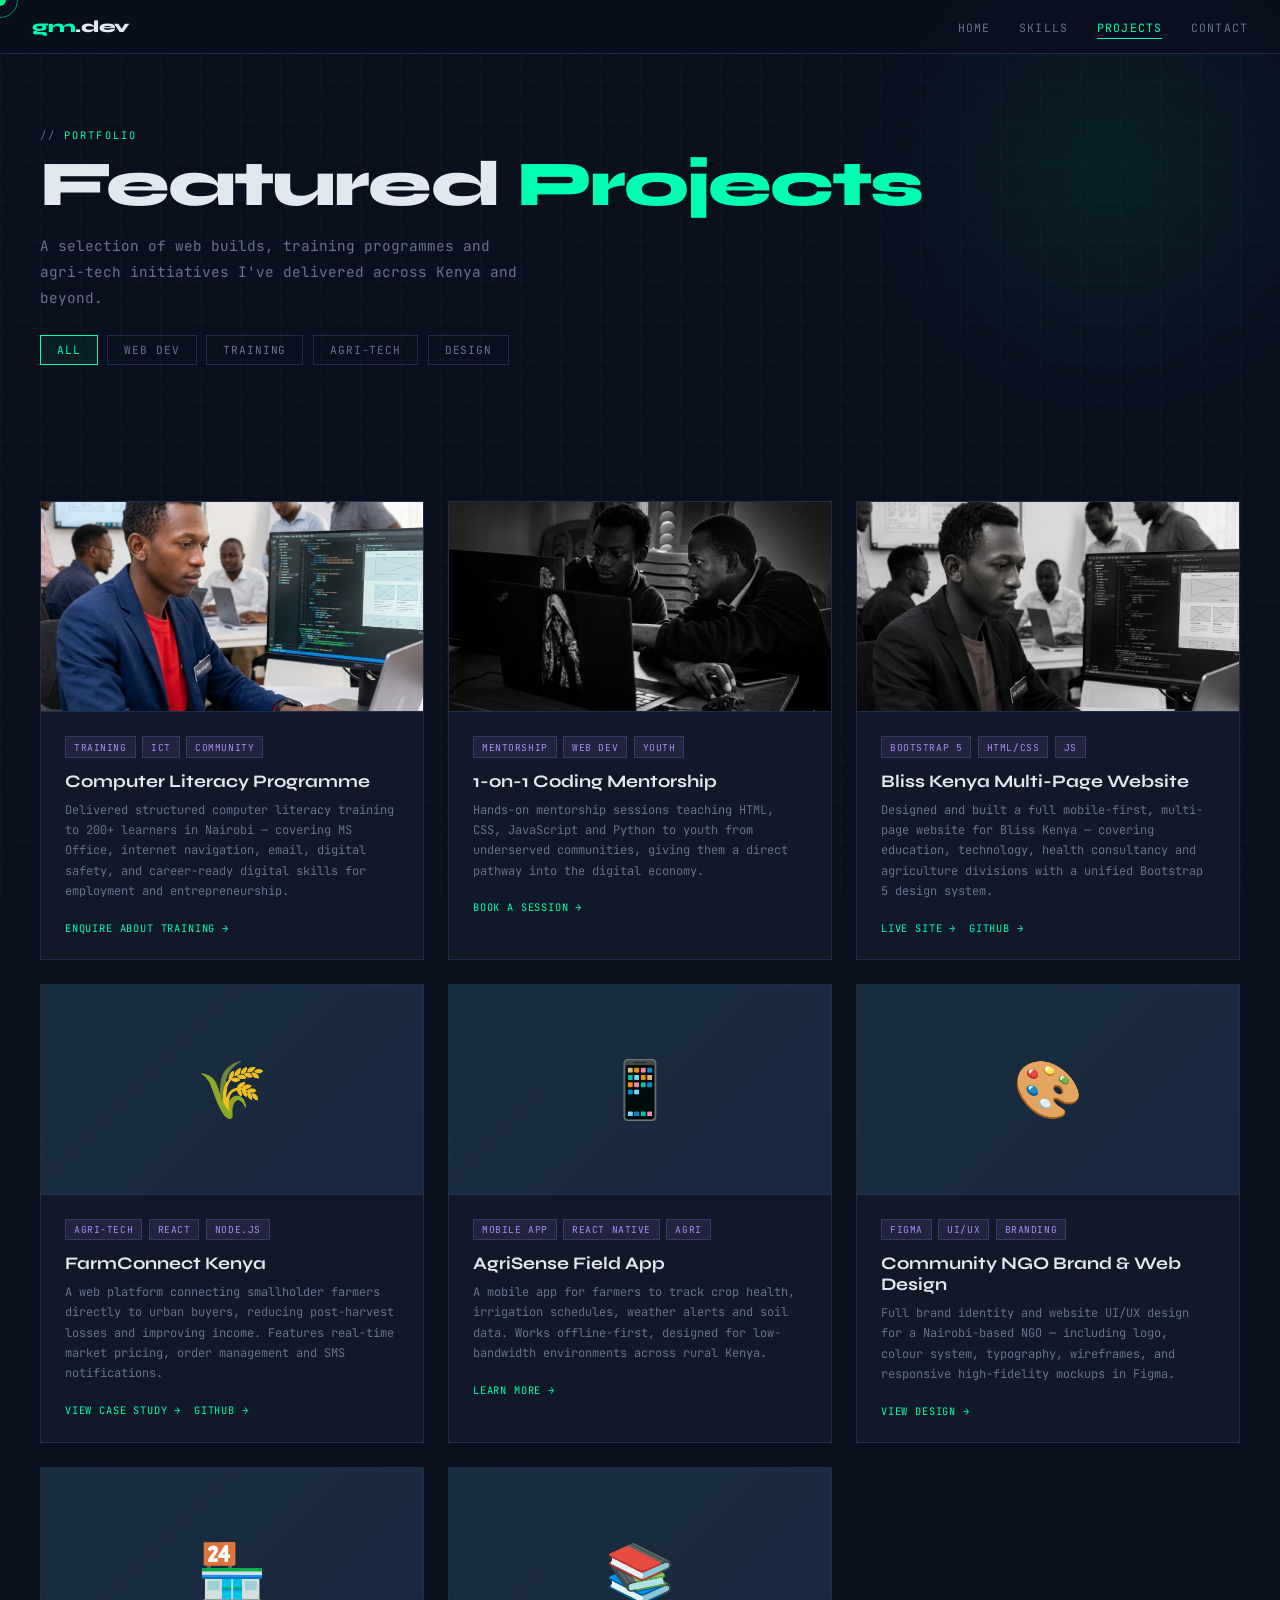
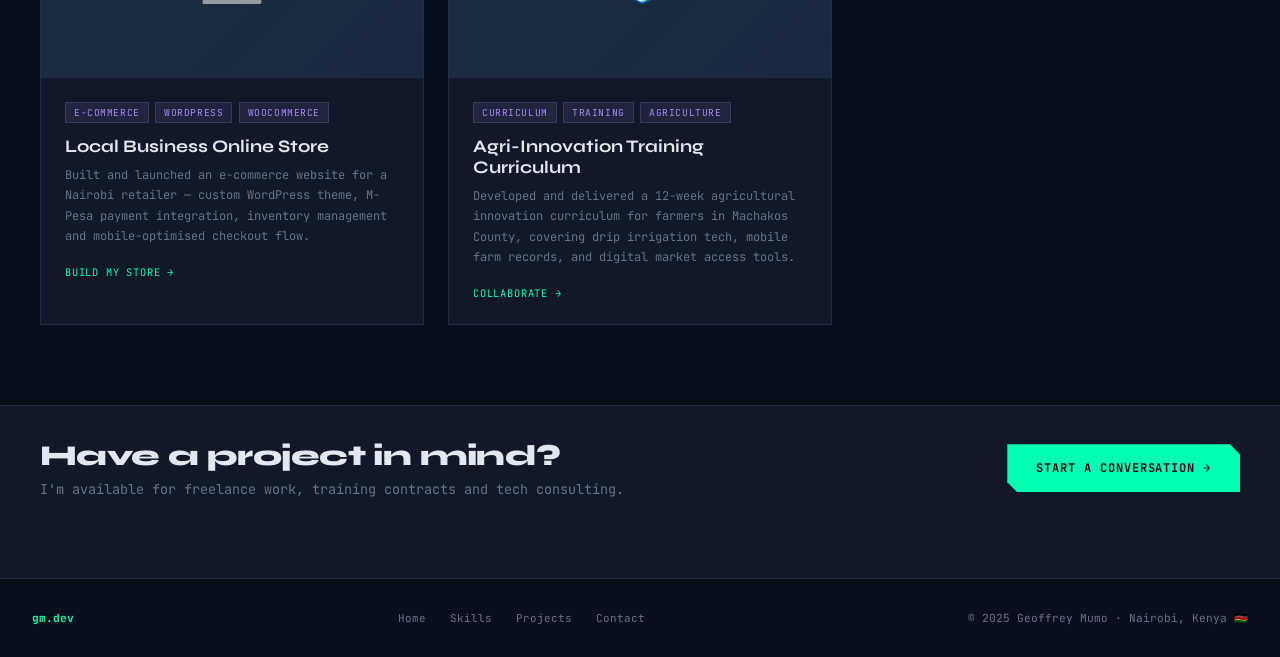
==== projects.html @ c4a0ccda "initial commit" ====
<!DOCTYPE html>
<html lang="en">
<head>
  <meta charset="UTF-8" />
  <meta name="viewport" content="width=device-width, initial-scale=1.0" />
  <title>Projects — Geoffrey Mumo</title>
  <link rel="icon" type="image/png" href="images/favicon.png" />
  <link rel="stylesheet" href="style.css" />
</head>
<body>

  <div class="cursor" id="cursor"></div>
  <div class="cursor-ring" id="cursorRing"></div>

  <!-- NAVBAR -->
  <nav class="navbar">
    <a href="index.html" class="nav-logo">gm<span>.dev</span></a>
    <ul class="nav-links">
      <li><a href="index.html">Home</a></li>
      <li><a href="skills.html">Skills</a></li>
      <li><a href="projects.html" class="active">Projects</a></li>
      <li><a href="contact.html">Contact</a></li>
    </ul>
    <button class="nav-toggle" id="navToggle"><span></span><span></span><span></span></button>
  </nav>
  <div class="mobile-menu" id="mobileMenu">
    <a href="index.html" class="menu-link">Home</a>
    <a href="skills.html" class="menu-link">Skills</a>
    <a href="projects.html" class="menu-link active">Projects</a>
    <a href="contact.html" class="menu-link">Contact</a>
  </div>

  <!-- PAGE HERO -->
  <section class="page-hero">
    <div class="page-hero-glow"></div>
    <div class="page-hero-content">
      <div class="section-label">Portfolio</div>
      <h1 class="section-title" style="font-size:clamp(2.2rem,5vw,4rem);">
        Featured <em>Projects</em>
      </h1>
      <p style="color:var(--muted); font-size:0.9rem; line-height:1.8; max-width:500px; margin-top:0.8rem;">
        A selection of web builds, training programmes and agri-tech initiatives I've
        delivered across Kenya and beyond.
      </p>
      <!-- Filter buttons -->
      <div class="projects-filter">
        <button class="filter-btn active" data-filter="all">All</button>
        <button class="filter-btn" data-filter="web">Web Dev</button>
        <button class="filter-btn" data-filter="training">Training</button>
        <button class="filter-btn" data-filter="agri">Agri-Tech</button>
        <button class="filter-btn" data-filter="design">Design</button>
      </div>
    </div>
  </section>

  <!-- ==================== PROJECTS GRID ==================== -->
  <section style="padding:3rem 2rem 5rem;">
    <div class="container">
      <div class="projects-grid">

        <!-- Project 1 — Training (real photo) -->
        <div class="project-card reveal" data-category="training">
          <div class="project-img">
            <img src="images/professional-1.png" alt="Computer Training Programme" />
          </div>
          <div class="project-body">
            <div class="project-tags">
              <span class="project-tag">Training</span>
              <span class="project-tag">ICT</span>
              <span class="project-tag">Community</span>
            </div>
            <div class="project-title">Computer Literacy Programme</div>
            <p class="project-desc">
              Delivered structured computer literacy training to 200+ learners in Nairobi — covering MS Office, 
              internet navigation, email, digital safety, and career-ready digital skills for employment and entrepreneurship.
            </p>
            <div class="project-links">
              <a href="contact.html" class="project-link">Enquire About Training →</a>
            </div>
          </div>
        </div>

        <!-- Project 2 — Training (real photo) -->
        <div class="project-card reveal reveal-d1" data-category="training">
          <div class="project-img">
            <img src="images/coding-bw.png" alt="One-on-one Coding Mentorship" />
          </div>
          <div class="project-body">
            <div class="project-tags">
              <span class="project-tag">Mentorship</span>
              <span class="project-tag">Web Dev</span>
              <span class="project-tag">Youth</span>
            </div>
            <div class="project-title">1-on-1 Coding Mentorship</div>
            <p class="project-desc">
              Hands-on mentorship sessions teaching HTML, CSS, JavaScript and Python to youth from underserved
              communities, giving them a direct pathway into the digital economy.
            </p>
            <div class="project-links">
              <a href="contact.html" class="project-link">Book a Session →</a>
            </div>
          </div>
        </div>

        <!-- Project 3 — Web -->
        <div class="project-card reveal reveal-d2" data-category="web">
          <div class="project-img">
            <img src="images/professional-2.png" alt="Bliss Kenya Website" />
          </div>
          <div class="project-body">
            <div class="project-tags">
              <span class="project-tag">Bootstrap 5</span>
              <span class="project-tag">HTML/CSS</span>
              <span class="project-tag">JS</span>
            </div>
            <div class="project-title">Bliss Kenya Multi-Page Website</div>
            <p class="project-desc">
              Designed and built a full mobile-first, multi-page website for Bliss Kenya — covering education,
              technology, health consultancy and agriculture divisions with a unified Bootstrap 5 design system.
            </p>
            <div class="project-links">
              <a href="#" class="project-link">Live Site →</a>
              <a href="#" class="project-link">GitHub →</a>
            </div>
          </div>
        </div>

        <!-- Project 4 — Agri-Tech -->
        <div class="project-card reveal" data-category="agri">
          <div class="project-img-placeholder">🌾</div>
          <div class="project-body">
            <div class="project-tags">
              <span class="project-tag">Agri-Tech</span>
              <span class="project-tag">React</span>
              <span class="project-tag">Node.js</span>
            </div>
            <div class="project-title">FarmConnect Kenya</div>
            <p class="project-desc">
              A web platform connecting smallholder farmers directly to urban buyers, reducing post-harvest losses
              and improving income. Features real-time market pricing, order management and SMS notifications.
            </p>
            <div class="project-links">
              <a href="contact.html" class="project-link">View Case Study →</a>
              <a href="#" class="project-link">GitHub →</a>
            </div>
          </div>
        </div>

        <!-- Project 5 — Agri -->
        <div class="project-card reveal reveal-d1" data-category="agri">
          <div class="project-img-placeholder">📱</div>
          <div class="project-body">
            <div class="project-tags">
              <span class="project-tag">Mobile App</span>
              <span class="project-tag">React Native</span>
              <span class="project-tag">Agri</span>
            </div>
            <div class="project-title">AgriSense Field App</div>
            <p class="project-desc">
              A mobile app for farmers to track crop health, irrigation schedules, weather alerts and soil data.
              Works offline-first, designed for low-bandwidth environments across rural Kenya.
            </p>
            <div class="project-links">
              <a href="contact.html" class="project-link">Learn More →</a>
            </div>
          </div>
        </div>

        <!-- Project 6 — Design -->
        <div class="project-card reveal reveal-d2" data-category="design">
          <div class="project-img-placeholder">🎨</div>
          <div class="project-body">
            <div class="project-tags">
              <span class="project-tag">Figma</span>
              <span class="project-tag">UI/UX</span>
              <span class="project-tag">Branding</span>
            </div>
            <div class="project-title">Community NGO Brand & Web Design</div>
            <p class="project-desc">
              Full brand identity and website UI/UX design for a Nairobi-based NGO — including logo, colour system,
              typography, wireframes, and responsive high-fidelity mockups in Figma.
            </p>
            <div class="project-links">
              <a href="contact.html" class="project-link">View Design →</a>
            </div>
          </div>
        </div>

        <!-- Project 7 — Web -->
        <div class="project-card reveal" data-category="web">
          <div class="project-img-placeholder">🏪</div>
          <div class="project-body">
            <div class="project-tags">
              <span class="project-tag">E-commerce</span>
              <span class="project-tag">WordPress</span>
              <span class="project-tag">WooCommerce</span>
            </div>
            <div class="project-title">Local Business Online Store</div>
            <p class="project-desc">
              Built and launched an e-commerce website for a Nairobi retailer — custom WordPress theme,
              M-Pesa payment integration, inventory management and mobile-optimised checkout flow.
            </p>
            <div class="project-links">
              <a href="contact.html" class="project-link">Build My Store →</a>
            </div>
          </div>
        </div>

        <!-- Project 8 — Training -->
        <div class="project-card reveal reveal-d1" data-category="training">
          <div class="project-img-placeholder">📚</div>
          <div class="project-body">
            <div class="project-tags">
              <span class="project-tag">Curriculum</span>
              <span class="project-tag">Training</span>
              <span class="project-tag">Agriculture</span>
            </div>
            <div class="project-title">Agri-Innovation Training Curriculum</div>
            <p class="project-desc">
              Developed and delivered a 12-week agricultural innovation curriculum for farmers in Machakos County,
              covering drip irrigation tech, mobile farm records, and digital market access tools.
            </p>
            <div class="project-links">
              <a href="contact.html" class="project-link">Collaborate →</a>
            </div>
          </div>
        </div>

      </div>
    </div>
  </section>

  <!-- CTA -->
  <section style="padding:2rem 2rem 5rem; background:var(--surface); border-top:1px solid var(--border);">
    <div class="container">
      <div style="display:flex; justify-content:space-between; align-items:center; flex-wrap:wrap; gap:2rem; position:relative; z-index:1;">
        <div>
          <h3 style="font-family:var(--font-disp); font-size:1.8rem; font-weight:800; letter-spacing:-0.02em; margin-bottom:0.4rem;">
            Have a project in mind?
          </h3>
          <p style="color:var(--muted); font-size:0.85rem;">I'm available for freelance work, training contracts and tech consulting.</p>
        </div>
        <a href="contact.html" class="btn-primary">Start a Conversation →</a>
      </div>
    </div>
  </section>

  <!-- FOOTER -->
  <footer>
    <span class="footer-logo">gm.dev</span>
    <div class="footer-links-row">
      <a href="index.html">Home</a>
      <a href="skills.html">Skills</a>
      <a href="projects.html">Projects</a>
      <a href="contact.html">Contact</a>
    </div>
    <span>© 2025 Geoffrey Mumo · Nairobi, Kenya 🇰🇪</span>
  </footer>

  <script src="main.js"></script>
</body>
</html>
---- style.css ----
/* =============================================
   GEOFFREY MUMO — Personal Portfolio
   style.css  |  Multi-page build
   ============================================= */

@import url('https://fonts.googleapis.com/css2?family=JetBrains+Mono:wght@300;400;700&family=Syne:wght@400;600;800&display=swap');

/* ---- CSS Variables ---- */
:root {
  --bg:       #0A0F1E;
  --surface:  #111827;
  --surface2: #1a2035;
  --border:   #1E2D4A;
  --accent:   #00FFB2;
  --accent2:  #0EA5E9;
  --accent3:  #A78BFA;
  --text:     #E2E8F0;
  --muted:    #64748B;
  --font-mono:'JetBrains Mono', monospace;
  --font-disp:'Syne', sans-serif;
  --glow:     0 0 32px rgba(0,255,178,0.22);
  --trans:    all 0.3s cubic-bezier(0.4,0,0.2,1);
}

/* ---- Base ---- */
*, *::before, *::after { box-sizing:border-box; margin:0; padding:0; }
html { scroll-behavior:smooth; }
body {
  background:var(--bg); color:var(--text);
  font-family:var(--font-mono); overflow-x:hidden; cursor:none;
}
a { text-decoration:none; color:inherit; }
img { display:block; max-width:100%; }

/* ---- Scrollbar ---- */
::-webkit-scrollbar { width:4px; }
::-webkit-scrollbar-track { background:var(--bg); }
::-webkit-scrollbar-thumb { background:var(--accent); border-radius:2px; }

/* ---- Grid BG ---- */
body::before {
  content:''; position:fixed; inset:0;
  background-image:
    linear-gradient(rgba(0,255,178,0.03) 1px,transparent 1px),
    linear-gradient(90deg,rgba(0,255,178,0.03) 1px,transparent 1px);
  background-size:40px 40px; pointer-events:none; z-index:0;
}
body::after {
  content:''; position:fixed; inset:0;
  background-image:url("data:image/svg+xml,%3Csvg viewBox='0 0 256 256' xmlns='http://www.w3.org/2000/svg'%3E%3Cfilter id='n'%3E%3CfeTurbulence type='fractalNoise' baseFrequency='0.9' numOctaves='4' stitchTiles='stitch'/%3E%3C/filter%3E%3Crect width='100%25' height='100%25' filter='url(%23n)' opacity='0.03'/%3E%3C/svg%3E");
  pointer-events:none; z-index:0; opacity:0.35;
}

/* ---- Custom Cursor ---- */
.cursor {
  width:12px; height:12px; background:var(--accent); border-radius:50%;
  position:fixed; pointer-events:none; z-index:9999;
  transform:translate(-50%,-50%);
  transition:transform 0.1s,width 0.2s,height 0.2s;
  mix-blend-mode:difference;
}
.cursor-ring {
  width:36px; height:36px; border:1.5px solid var(--accent); border-radius:50%;
  position:fixed; pointer-events:none; z-index:9998;
  transform:translate(-50%,-50%);
  transition:transform 0.15s ease-out,width 0.2s,height 0.2s,opacity 0.2s;
  opacity:0.5;
}
.cursor.expand { width:20px; height:20px; }
.cursor-ring.expand { width:52px; height:52px; opacity:0.2; }

/* ====================================================  NAVBAR  */
.navbar {
  position:fixed; top:0; left:0; right:0; z-index:1000;
  padding:1rem 2rem;
  background:rgba(10,15,30,0.88); backdrop-filter:blur(20px);
  border-bottom:1px solid var(--border);
  display:flex; justify-content:space-between; align-items:center;
  transition:padding 0.3s;
}
.nav-logo { font-family:var(--font-disp); font-size:1.05rem; font-weight:800; color:var(--accent); letter-spacing:-0.02em; }
.nav-logo span { color:var(--text); }

.nav-links { display:flex; gap:1.8rem; list-style:none; }
.nav-links a {
  color:var(--muted); font-size:0.72rem; letter-spacing:0.1em; text-transform:uppercase;
  transition:var(--trans); position:relative;
}
.nav-links a::after {
  content:''; position:absolute; bottom:-4px; left:0;
  width:0; height:1px; background:var(--accent); transition:width 0.3s;
}
.nav-links a:hover, .nav-links a.active { color:var(--accent); }
.nav-links a:hover::after, .nav-links a.active::after { width:100%; }

.nav-toggle {
  display:none; flex-direction:column; gap:5px;
  background:none; border:none; cursor:none; padding:6px;
}
.nav-toggle span { display:block; width:22px; height:1.5px; background:var(--accent); transition:var(--trans); }
.nav-toggle.active span:nth-child(1){ transform:translateY(6.5px) rotate(45deg); }
.nav-toggle.active span:nth-child(2){ opacity:0; }
.nav-toggle.active span:nth-child(3){ transform:translateY(-6.5px) rotate(-45deg); }

.mobile-menu {
  display:none; position:fixed; inset:0; top:65px;
  background:rgba(10,15,30,0.97); z-index:999;
  flex-direction:column; align-items:center; justify-content:center; gap:2.5rem;
}
.mobile-menu.open { display:flex; }
.mobile-menu a { font-family:var(--font-disp); font-size:2rem; font-weight:800; color:var(--text); transition:var(--trans); }
.mobile-menu a:hover, .mobile-menu a.active { color:var(--accent); }

/* ====================================================  COMMONS  */
section { position:relative; z-index:1; padding:5rem 2rem; }
.container { max-width:1200px; margin:0 auto; }

.section-label {
  font-size:0.65rem; letter-spacing:0.2em; text-transform:uppercase;
  color:var(--accent); margin-bottom:0.5rem;
  display:flex; align-items:center; gap:8px;
}
.section-label::before { content:'//'; color:var(--muted); }

.section-title {
  font-family:var(--font-disp);
  font-size:clamp(1.8rem,4vw,3rem);
  font-weight:800; letter-spacing:-0.03em; margin-bottom:0.5rem; line-height:1.1;
}
.section-title em { font-style:normal; color:var(--accent); }

/* ====================================================  HERO  */
.hero {
  min-height:100vh; display:flex; align-items:center;
  padding:6rem 2rem 4rem; position:relative; overflow:hidden;
}
.hero-glow {
  position:absolute; width:600px; height:600px;
  background:radial-gradient(circle,rgba(0,255,178,0.07) 0%,transparent 70%);
  top:-100px; right:-100px; pointer-events:none;
  animation:glowPulse 4s ease-in-out infinite;
}
.hero-glow2 {
  position:absolute; width:400px; height:400px;
  background:radial-gradient(circle,rgba(14,165,233,0.05) 0%,transparent 70%);
  bottom:0; left:-100px; pointer-events:none;
  animation:glowPulse 5s ease-in-out infinite reverse;
}
@keyframes glowPulse { 0%,100%{transform:scale(1);opacity:1}50%{transform:scale(1.1);opacity:0.7} }

.hero-content {
  position:relative; z-index:1; max-width:1200px; margin:0 auto; width:100%;
  display:grid; grid-template-columns:1fr 1fr; gap:4rem; align-items:center;
}
.hero-tag {
  display:inline-flex; align-items:center; gap:10px;
  font-size:0.7rem; letter-spacing:0.15em; text-transform:uppercase;
  color:var(--accent); margin-bottom:1.5rem;
}
.hero-tag::before { content:''; width:24px; height:1px; background:var(--accent); }
.live-dot { width:7px; height:7px; background:var(--accent); border-radius:50%; animation:livePulse 1.5s ease-in-out infinite; }
@keyframes livePulse { 0%,100%{opacity:1;transform:scale(1)}50%{opacity:0.5;transform:scale(1.4)} }

.hero-name { font-family:var(--font-disp); font-size:clamp(2.5rem,6vw,5rem); font-weight:800; line-height:1.0; letter-spacing:-0.03em; margin-bottom:0.5rem; }
.hero-name .accent-line { color:var(--accent); display:block; }
.hero-title { font-size:0.85rem; color:var(--muted); letter-spacing:0.08em; margin-bottom:1.5rem; }
.type-cursor { color:var(--accent); animation:blink 1s step-end infinite; }
@keyframes blink { 50%{opacity:0} }
.hero-desc { color:var(--muted); font-size:0.85rem; line-height:1.85; max-width:420px; margin-bottom:2.5rem; }
.hero-btns { display:flex; gap:1rem; flex-wrap:wrap; }

.btn-primary {
  display:inline-flex; align-items:center; gap:8px;
  padding:0.9rem 1.8rem; background:var(--accent); color:var(--bg);
  font-size:0.75rem; font-weight:700; letter-spacing:0.08em; text-transform:uppercase;
  border:none; cursor:none; transition:var(--trans); min-height:48px;
  clip-path:polygon(0 0,calc(100% - 10px) 0,100% 10px,100% 100%,10px 100%,0 calc(100% - 10px));
}
.btn-primary:hover { background:#00e0a0; box-shadow:var(--glow); transform:translateY(-2px); color:var(--bg); }

.btn-ghost {
  display:inline-flex; align-items:center; gap:8px;
  padding:0.9rem 1.8rem; background:transparent; color:var(--text);
  font-size:0.75rem; font-weight:700; letter-spacing:0.08em; text-transform:uppercase;
  border:1px solid var(--border); cursor:none; transition:var(--trans); min-height:48px;
}
.btn-ghost:hover { border-color:var(--accent); color:var(--accent); }

/* Avatar */
.hero-visual { position:relative; display:flex; justify-content:center; align-items:center; }
.avatar-wrapper { position:relative; width:280px; height:280px; }
.avatar-ring {
  position:absolute; inset:-20px; border:1px solid rgba(0,255,178,0.2); border-radius:50%;
  animation:spin 12s linear infinite;
}
.avatar-ring::before {
  content:''; position:absolute; top:-3px; left:50%;
  transform:translateX(-50%); width:6px; height:6px; background:var(--accent); border-radius:50%;
}
.avatar-ring2 {
  position:absolute; inset:-40px; border:1px dashed rgba(14,165,233,0.15);
  border-radius:50%; animation:spin 20s linear infinite reverse;
}
@keyframes spin { to{transform:rotate(360deg)} }
.avatar-photo { width:100%; height:100%; border-radius:50%; overflow:hidden; border:2px solid rgba(0,255,178,0.3); position:relative; z-index:1; }
.avatar-photo img { width:100%; height:100%; object-fit:cover; object-position:top center; }

.tech-badges { position:absolute; right:-20px; top:50%; transform:translateY(-50%); display:flex; flex-direction:column; gap:0.6rem; }
.badge { background:var(--surface); border:1px solid var(--border); padding:0.4rem 0.7rem; font-size:0.65rem; color:var(--accent); letter-spacing:0.08em; white-space:nowrap; }

.hero-stats { display:flex; gap:2.5rem; margin-top:3rem; flex-wrap:wrap; }
.stat-num { font-family:var(--font-disp); font-size:1.6rem; font-weight:800; color:var(--accent); line-height:1; }
.stat-label { font-size:0.65rem; color:var(--muted); letter-spacing:0.1em; text-transform:uppercase; margin-top:4px; }

/* ====================================================  ABOUT  */
.about-grid { display:grid; grid-template-columns:1fr 1fr; gap:4rem; align-items:start; margin-top:3rem; }
.about-text p { color:var(--muted); font-size:0.85rem; line-height:1.9; margin-bottom:1rem; }
.about-text p strong { color:var(--accent); }

.about-images { display:grid; grid-template-columns:1fr 1fr; gap:0.8rem; }
.about-img-wrap { border-radius:4px; overflow:hidden; border:1px solid var(--border); position:relative; aspect-ratio:4/3; }
.about-img-wrap img { width:100%; height:100%; object-fit:cover; transition:transform 0.4s; }
.about-img-wrap:hover img { transform:scale(1.04); }
.about-img-wrap.tall { grid-row:span 2; aspect-ratio:auto; height:100%; }

.do-chips { display:flex; flex-wrap:wrap; gap:0.5rem; margin-top:1.5rem; }
.do-chip {
  padding:0.35rem 0.9rem; background:rgba(0,255,178,0.06); border:1px solid rgba(0,255,178,0.2);
  color:var(--accent); font-size:0.7rem; letter-spacing:0.05em; cursor:none; transition:var(--trans);
}
.do-chip:hover { background:rgba(0,255,178,0.15); transform:translateY(-2px); }

.terminal-box { background:var(--surface); border:1px solid var(--border); overflow:hidden; }
.terminal-header { background:var(--surface2); padding:0.6rem 1rem; display:flex; align-items:center; gap:6px; border-bottom:1px solid var(--border); }
.dot { width:10px; height:10px; border-radius:50%; }
.dot.r{background:#FF5F57} .dot.y{background:#FEBC2E} .dot.g{background:#28C840}
.terminal-title { font-size:0.65rem; color:var(--muted); margin-left:0.5rem; letter-spacing:0.08em; }
.terminal-body { padding:1.2rem 1.5rem; font-size:0.78rem; line-height:2.1; }
.terminal-line { display:flex; gap:0.5rem; }
.prompt{color:var(--accent)} .cmd{color:var(--text)}
.out{color:var(--muted);padding-left:1.2rem} .out.hi{color:var(--accent2)}

/* ====================================================  PAGE HERO (inner pages)  */
.page-hero {
  min-height:44vh; display:flex; align-items:flex-end;
  padding:8rem 2rem 3.5rem; position:relative; overflow:hidden;
}
.page-hero-glow {
  position:absolute; width:500px; height:500px;
  background:radial-gradient(circle,rgba(0,255,178,0.07) 0%,transparent 70%);
  top:-80px; right:-80px; pointer-events:none; animation:glowPulse 4s ease-in-out infinite;
}
.page-hero-content { position:relative; z-index:1; max-width:1200px; margin:0 auto; width:100%; }

/* ====================================================  SKILLS  */
.skills-grid { display:grid; grid-template-columns:repeat(3,1fr); gap:1.5rem; margin-top:3rem; }
.skill-card {
  background:var(--surface); border:1px solid var(--border);
  padding:1.8rem; transition:var(--trans); position:relative; overflow:hidden;
}
.skill-card::before { content:''; position:absolute; top:0; left:0; width:3px; height:0; background:var(--accent); transition:height 0.4s; }
.skill-card:hover { border-color:rgba(0,255,178,0.3); transform:translateY(-4px); }
.skill-card:hover::before { height:100%; }
.skill-icon { font-size:1.8rem; margin-bottom:1rem; }
.skill-name { font-family:var(--font-disp); font-size:1rem; font-weight:700; margin-bottom:0.5rem; }
.skill-desc { font-size:0.75rem; color:var(--muted); line-height:1.7; }
.skill-bars { margin-top:1rem; }
.skill-bar-row { display:flex; justify-content:space-between; font-size:0.65rem; color:var(--muted); margin-bottom:0.3rem; }
.bar-track { width:100%; height:2px; background:var(--border); margin-bottom:0.8rem; }
.bar-fill { height:100%; background:linear-gradient(90deg,var(--accent),var(--accent2)); transition:width 1.2s cubic-bezier(0.4,0,0.2,1); }

.tools-grid { display:flex; flex-wrap:wrap; gap:0.6rem; margin-top:2rem; }
.tool-pill { padding:0.4rem 1rem; background:var(--surface); border:1px solid var(--border); font-size:0.72rem; color:var(--muted); transition:var(--trans); cursor:none; }
.tool-pill:hover { border-color:var(--accent); color:var(--accent); }

/* ====================================================  PROJECTS  */
.projects-filter { display:flex; gap:0.6rem; flex-wrap:wrap; margin-top:1.5rem; margin-bottom:2rem; }
.filter-btn {
  padding:0.45rem 1rem; background:transparent; border:1px solid var(--border);
  color:var(--muted); font-family:var(--font-mono); font-size:0.7rem;
  letter-spacing:0.08em; text-transform:uppercase; cursor:none; transition:var(--trans);
}
.filter-btn:hover, .filter-btn.active { border-color:var(--accent); color:var(--accent); background:rgba(0,255,178,0.06); }

.projects-grid { display:grid; grid-template-columns:repeat(auto-fill,minmax(340px,1fr)); gap:1.5rem; }
.project-card { background:var(--surface); border:1px solid var(--border); overflow:hidden; transition:var(--trans); }
.project-card:hover { border-color:rgba(0,255,178,0.3); transform:translateY(-6px); box-shadow:0 20px 40px rgba(0,0,0,0.4); }

.project-img { height:210px; overflow:hidden; position:relative; border-bottom:1px solid var(--border); }
.project-img img { width:100%; height:100%; object-fit:cover; transition:transform 0.5s; }
.project-card:hover .project-img img { transform:scale(1.06); }
.project-img-placeholder { height:210px; display:flex; align-items:center; justify-content:center; font-size:3.5rem; background:var(--surface2); border-bottom:1px solid var(--border); position:relative; }
.project-img-placeholder::before { content:''; position:absolute; inset:0; background:linear-gradient(135deg,rgba(0,255,178,0.06),rgba(14,165,233,0.06)); }

.project-body { padding:1.5rem; }
.project-tags { display:flex; gap:0.4rem; flex-wrap:wrap; margin-bottom:0.8rem; }
.project-tag { padding:0.2rem 0.5rem; background:rgba(167,139,250,0.1); border:1px solid rgba(167,139,250,0.2); color:var(--accent3); font-size:0.6rem; letter-spacing:0.06em; text-transform:uppercase; }
.project-title { font-family:var(--font-disp); font-size:1.1rem; font-weight:700; margin-bottom:0.5rem; }
.project-desc { font-size:0.75rem; color:var(--muted); line-height:1.7; margin-bottom:1.2rem; }
.project-links { display:flex; gap:0.8rem; }
.project-link { font-size:0.65rem; letter-spacing:0.08em; text-transform:uppercase; color:var(--accent); display:flex; align-items:center; gap:4px; transition:var(--trans); }
.project-link:hover { color:var(--text); }

/* ====================================================  CONTACT  */
.contact-grid { display:grid; grid-template-columns:1fr 1fr; gap:4rem; margin-top:3rem; align-items:start; }
.contact-desc { font-size:0.85rem; color:var(--muted); line-height:1.9; margin-bottom:2rem; }
.contact-item { display:flex; align-items:center; gap:1rem; padding:0.9rem 0; border-bottom:1px solid var(--border); }
.contact-icon { width:40px; height:40px; background:rgba(0,255,178,0.08); display:flex; align-items:center; justify-content:center; font-size:1rem; flex-shrink:0; }
.contact-label { font-size:0.65rem; color:var(--muted); letter-spacing:0.1em; text-transform:uppercase; }
.contact-value { font-size:0.82rem; color:var(--text); }
.contact-value a { color:var(--accent); transition:var(--trans); }
.contact-value a:hover { color:var(--text); }

.contact-form { display:flex; flex-direction:column; gap:1rem; }
.form-group { display:flex; flex-direction:column; gap:0.4rem; }
.form-label { font-size:0.65rem; color:var(--muted); letter-spacing:0.1em; text-transform:uppercase; }
.form-input, .form-textarea { background:var(--surface); border:1px solid var(--border); color:var(--text); padding:0.75rem 1rem; font-family:var(--font-mono); font-size:0.8rem; outline:none; transition:var(--trans); min-height:48px; }
.form-input:focus, .form-textarea:focus { border-color:var(--accent); box-shadow:0 0 0 2px rgba(0,255,178,0.1); }
.form-textarea { resize:vertical; min-height:130px; }

.avail-card { background:var(--surface); border:1px solid rgba(0,255,178,0.2); padding:1.5rem; margin-top:2rem; }
.avail-status { display:flex; align-items:center; gap:10px; font-size:0.8rem; margin-bottom:0.5rem; }
.avail-dot { width:10px; height:10px; background:var(--accent); border-radius:50%; animation:livePulse 1.5s ease-in-out infinite; flex-shrink:0; }
.avail-text { font-size:0.75rem; color:var(--muted); line-height:1.7; }

.socials { display:flex; gap:0.8rem; margin-top:1.5rem; flex-wrap:wrap; }
.social-link { display:flex; align-items:center; gap:6px; padding:0.5rem 1rem; background:var(--surface); border:1px solid var(--border); color:var(--muted); font-size:0.7rem; letter-spacing:0.05em; transition:var(--trans); cursor:none; }
.social-link:hover { border-color:var(--accent); color:var(--accent); }

/* ====================================================  FOOTER  */
footer { padding:2rem; border-top:1px solid var(--border); display:flex; justify-content:space-between; align-items:center; font-size:0.7rem; color:var(--muted); position:relative; z-index:1; flex-wrap:wrap; gap:1rem; }
.footer-logo { color:var(--accent); font-weight:700; }
.footer-links-row { display:flex; gap:1.5rem; }
.footer-links-row a { color:var(--muted); font-size:0.68rem; transition:var(--trans); }
.footer-links-row a:hover { color:var(--accent); }

/* ====================================================  REVEAL  */
.reveal { opacity:0; transform:translateY(30px); transition:opacity 0.7s ease,transform 0.7s ease; }
.reveal.visible { opacity:1; transform:translateY(0); }
.reveal-d1{transition-delay:0.1s} .reveal-d2{transition-delay:0.2s} .reveal-d3{transition-delay:0.3s}

/* ====================================================  RESPONSIVE  */
@media (max-width:768px) {
  body { cursor:auto; }
  .cursor, .cursor-ring { display:none; }
  .nav-links { display:none; }
  .nav-toggle { display:flex; cursor:pointer; }
  .hero-content { grid-template-columns:1fr; text-align:center; gap:3rem; }
  .hero-visual { order:-1; }
  .avatar-wrapper { width:200px; height:200px; }
  .tech-badges { display:none; }
  .hero-desc { margin:0 auto 2rem; }
  .hero-btns { justify-content:center; }
  .hero-stats { justify-content:center; }
  .about-grid { grid-template-columns:1fr; }
  .skills-grid { grid-template-columns:1fr; }
  .projects-grid { grid-template-columns:1fr; }
  .contact-grid { grid-template-columns:1fr; }
  .about-images { grid-template-columns:1fr 1fr; }
  footer { flex-direction:column; text-align:center; }
  .footer-links-row { justify-content:center; }
  .page-hero { min-height:36vh; padding:7rem 1.5rem 2.5rem; }
}
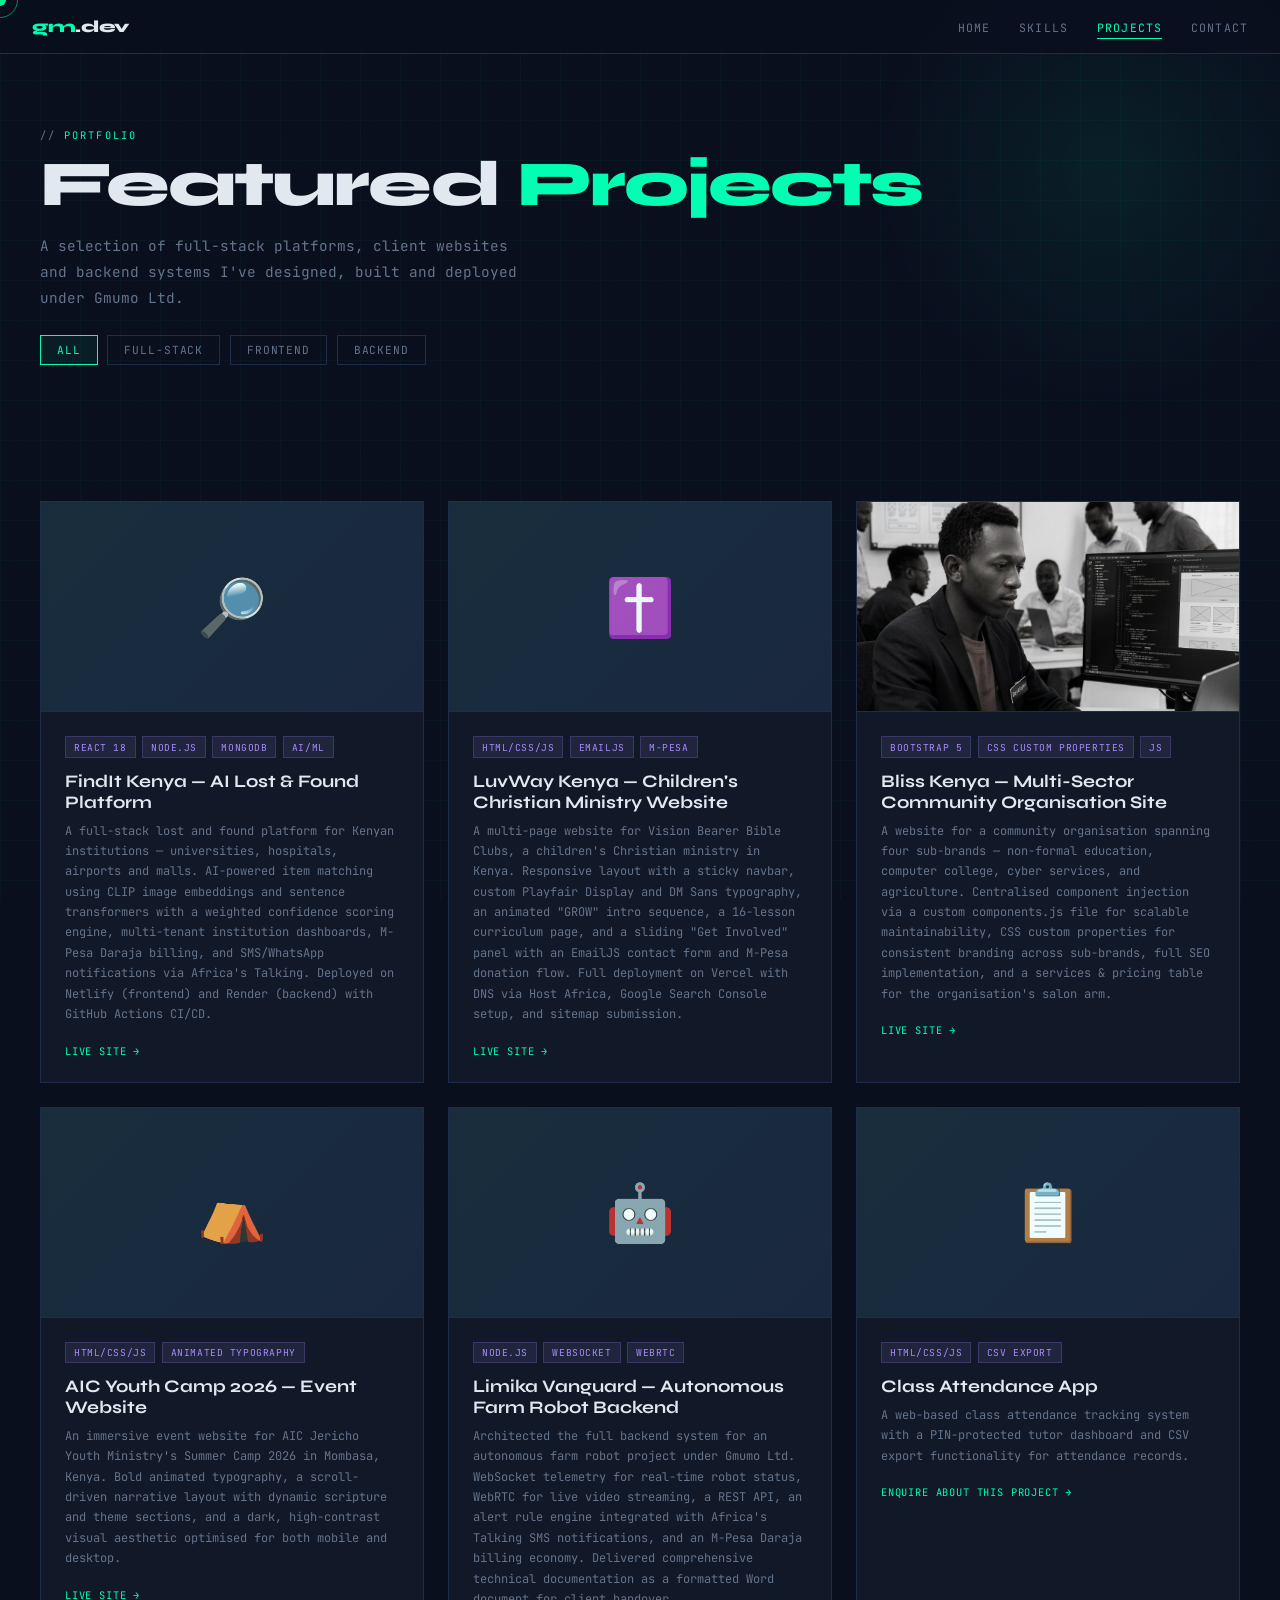
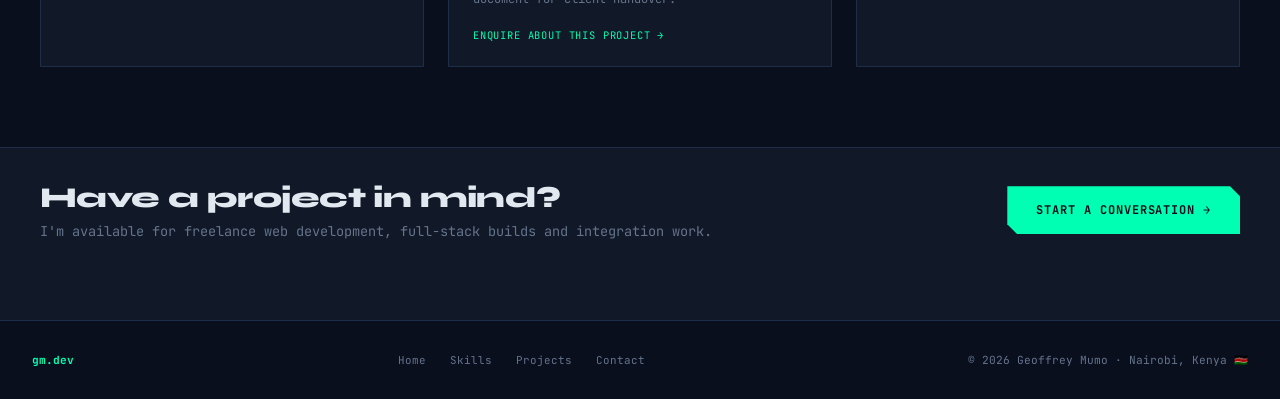
==== commit 7800e8c2: "update" ====
--- a/projects.html
+++ b/projects.html
@@ -3,7 +3,7 @@
 <head>
   <meta charset="UTF-8" />
   <meta name="viewport" content="width=device-width, initial-scale=1.0" />
-  <title>Projects — Geoffrey Mumo</title>
+  <title>Projects — Geoffrey Mumo | Gmumo Ltd</title>
   <link rel="icon" type="image/png" href="images/favicon.png" />
   <link rel="stylesheet" href="style.css" />
 </head>
@@ -39,16 +39,15 @@
         Featured <em>Projects</em>
       </h1>
       <p style="color:var(--muted); font-size:0.9rem; line-height:1.8; max-width:500px; margin-top:0.8rem;">
-        A selection of web builds, training programmes and agri-tech initiatives I've
-        delivered across Kenya and beyond.
+        A selection of full-stack platforms, client websites and backend systems I've designed, built
+        and deployed under Gmumo Ltd.
       </p>
       <!-- Filter buttons -->
       <div class="projects-filter">
         <button class="filter-btn active" data-filter="all">All</button>
-        <button class="filter-btn" data-filter="web">Web Dev</button>
-        <button class="filter-btn" data-filter="training">Training</button>
-        <button class="filter-btn" data-filter="agri">Agri-Tech</button>
-        <button class="filter-btn" data-filter="design">Design</button>
+        <button class="filter-btn" data-filter="fullstack">Full-Stack</button>
+        <button class="filter-btn" data-filter="frontend">Frontend</button>
+        <button class="filter-btn" data-filter="backend">Backend</button>
       </div>
     </div>
   </section>
@@ -58,170 +57,136 @@
     <div class="container">
       <div class="projects-grid">
 
-        <!-- Project 1 — Training (real photo) -->
-        <div class="project-card reveal" data-category="training">
-          <div class="project-img">
-            <img src="images/professional-1.png" alt="Computer Training Programme" />
-          </div>
-          <div class="project-body">
-            <div class="project-tags">
-              <span class="project-tag">Training</span>
-              <span class="project-tag">ICT</span>
-              <span class="project-tag">Community</span>
-            </div>
-            <div class="project-title">Computer Literacy Programme</div>
-            <p class="project-desc">
-              Delivered structured computer literacy training to 200+ learners in Nairobi — covering MS Office, 
-              internet navigation, email, digital safety, and career-ready digital skills for employment and entrepreneurship.
-            </p>
-            <div class="project-links">
-              <a href="contact.html" class="project-link">Enquire About Training →</a>
-            </div>
-          </div>
-        </div>
-
-        <!-- Project 2 — Training (real photo) -->
-        <div class="project-card reveal reveal-d1" data-category="training">
-          <div class="project-img">
-            <img src="images/coding-bw.png" alt="One-on-one Coding Mentorship" />
-          </div>
-          <div class="project-body">
-            <div class="project-tags">
-              <span class="project-tag">Mentorship</span>
-              <span class="project-tag">Web Dev</span>
-              <span class="project-tag">Youth</span>
-            </div>
-            <div class="project-title">1-on-1 Coding Mentorship</div>
-            <p class="project-desc">
-              Hands-on mentorship sessions teaching HTML, CSS, JavaScript and Python to youth from underserved
-              communities, giving them a direct pathway into the digital economy.
-            </p>
-            <div class="project-links">
-              <a href="contact.html" class="project-link">Book a Session →</a>
-            </div>
-          </div>
-        </div>
-
-        <!-- Project 3 — Web -->
-        <div class="project-card reveal reveal-d2" data-category="web">
+        <!-- Project 1 — FindIt Kenya -->
+        <div class="project-card reveal" data-category="fullstack">
+          <div class="project-img-placeholder">🔎</div>
+          <div class="project-body">
+            <div class="project-tags">
+              <span class="project-tag">React 18</span>
+              <span class="project-tag">Node.js</span>
+              <span class="project-tag">MongoDB</span>
+              <span class="project-tag">AI/ML</span>
+            </div>
+            <div class="project-title">FindIt Kenya — AI Lost & Found Platform</div>
+            <p class="project-desc">
+              A full-stack lost and found platform for Kenyan institutions — universities, hospitals, airports
+              and malls. AI-powered item matching using CLIP image embeddings and sentence transformers with a
+              weighted confidence scoring engine, multi-tenant institution dashboards, M-Pesa Daraja billing,
+              and SMS/WhatsApp notifications via Africa's Talking. Deployed on Netlify (frontend) and Render
+              (backend) with GitHub Actions CI/CD.
+            </p>
+            <div class="project-links">
+              <a href="https://finditkenya.netlify.app" target="_blank" rel="noopener" class="project-link">Live Site →</a>
+            </div>
+          </div>
+        </div>
+
+        <!-- Project 2 — LuvWay Kenya -->
+        <div class="project-card reveal reveal-d1" data-category="frontend">
+          <div class="project-img-placeholder">✝️</div>
+          <div class="project-body">
+            <div class="project-tags">
+              <span class="project-tag">HTML/CSS/JS</span>
+              <span class="project-tag">EmailJS</span>
+              <span class="project-tag">M-Pesa</span>
+            </div>
+            <div class="project-title">LuvWay Kenya — Children's Christian Ministry Website</div>
+            <p class="project-desc">
+              A multi-page website for Vision Bearer Bible Clubs, a children's Christian ministry in Kenya.
+              Responsive layout with a sticky navbar, custom Playfair Display and DM Sans typography, an
+              animated "GROW" intro sequence, a 16-lesson curriculum page, and a sliding "Get Involved" panel
+              with an EmailJS contact form and M-Pesa donation flow. Full deployment on Vercel with DNS via
+              Host Africa, Google Search Console setup, and sitemap submission.
+            </p>
+            <div class="project-links">
+              <a href="https://luvway-k.co.ke" target="_blank" rel="noopener" class="project-link">Live Site →</a>
+            </div>
+          </div>
+        </div>
+
+        <!-- Project 3 — Bliss Kenya -->
+        <div class="project-card reveal reveal-d2" data-category="frontend">
           <div class="project-img">
             <img src="images/professional-2.png" alt="Bliss Kenya Website" />
           </div>
           <div class="project-body">
             <div class="project-tags">
               <span class="project-tag">Bootstrap 5</span>
-              <span class="project-tag">HTML/CSS</span>
+              <span class="project-tag">CSS Custom Properties</span>
               <span class="project-tag">JS</span>
             </div>
-            <div class="project-title">Bliss Kenya Multi-Page Website</div>
-            <p class="project-desc">
-              Designed and built a full mobile-first, multi-page website for Bliss Kenya — covering education,
-              technology, health consultancy and agriculture divisions with a unified Bootstrap 5 design system.
-            </p>
-            <div class="project-links">
-              <a href="#" class="project-link">Live Site →</a>
-              <a href="#" class="project-link">GitHub →</a>
-            </div>
-          </div>
-        </div>
-
-        <!-- Project 4 — Agri-Tech -->
-        <div class="project-card reveal" data-category="agri">
-          <div class="project-img-placeholder">🌾</div>
-          <div class="project-body">
-            <div class="project-tags">
-              <span class="project-tag">Agri-Tech</span>
-              <span class="project-tag">React</span>
+            <div class="project-title">Bliss Kenya — Multi-Sector Community Organisation Site</div>
+            <p class="project-desc">
+              A website for a community organisation spanning four sub-brands — non-formal education,
+              computer college, cyber services, and agriculture. Centralised component injection via a custom
+              components.js file for scalable maintainability, CSS custom properties for consistent branding
+              across sub-brands, full SEO implementation, and a services &amp; pricing table for the
+              organisation's salon arm.
+            </p>
+            <div class="project-links">
+              <a href="https://blisskenya.netlify.app" target="_blank" rel="noopener" class="project-link">Live Site →</a>
+            </div>
+          </div>
+        </div>
+
+        <!-- Project 4 — AIC Youth Camp -->
+        <div class="project-card reveal" data-category="frontend">
+          <div class="project-img-placeholder">⛺</div>
+          <div class="project-body">
+            <div class="project-tags">
+              <span class="project-tag">HTML/CSS/JS</span>
+              <span class="project-tag">Animated Typography</span>
+            </div>
+            <div class="project-title">AIC Youth Camp 2026 — Event Website</div>
+            <p class="project-desc">
+              An immersive event website for AIC Jericho Youth Ministry's Summer Camp 2026 in Mombasa, Kenya.
+              Bold animated typography, a scroll-driven narrative layout with dynamic scripture and theme
+              sections, and a dark, high-contrast visual aesthetic optimised for both mobile and desktop.
+            </p>
+            <div class="project-links">
+              <a href="https://aicyouthcamp.netlify.app" target="_blank" rel="noopener" class="project-link">Live Site →</a>
+            </div>
+          </div>
+        </div>
+
+        <!-- Project 5 — Limika Vanguard -->
+        <div class="project-card reveal reveal-d1" data-category="backend">
+          <div class="project-img-placeholder">🤖</div>
+          <div class="project-body">
+            <div class="project-tags">
               <span class="project-tag">Node.js</span>
-            </div>
-            <div class="project-title">FarmConnect Kenya</div>
-            <p class="project-desc">
-              A web platform connecting smallholder farmers directly to urban buyers, reducing post-harvest losses
-              and improving income. Features real-time market pricing, order management and SMS notifications.
-            </p>
-            <div class="project-links">
-              <a href="contact.html" class="project-link">View Case Study →</a>
-              <a href="#" class="project-link">GitHub →</a>
-            </div>
-          </div>
-        </div>
-
-        <!-- Project 5 — Agri -->
-        <div class="project-card reveal reveal-d1" data-category="agri">
-          <div class="project-img-placeholder">📱</div>
-          <div class="project-body">
-            <div class="project-tags">
-              <span class="project-tag">Mobile App</span>
-              <span class="project-tag">React Native</span>
-              <span class="project-tag">Agri</span>
-            </div>
-            <div class="project-title">AgriSense Field App</div>
-            <p class="project-desc">
-              A mobile app for farmers to track crop health, irrigation schedules, weather alerts and soil data.
-              Works offline-first, designed for low-bandwidth environments across rural Kenya.
-            </p>
-            <div class="project-links">
-              <a href="contact.html" class="project-link">Learn More →</a>
-            </div>
-          </div>
-        </div>
-
-        <!-- Project 6 — Design -->
-        <div class="project-card reveal reveal-d2" data-category="design">
-          <div class="project-img-placeholder">🎨</div>
-          <div class="project-body">
-            <div class="project-tags">
-              <span class="project-tag">Figma</span>
-              <span class="project-tag">UI/UX</span>
-              <span class="project-tag">Branding</span>
-            </div>
-            <div class="project-title">Community NGO Brand & Web Design</div>
-            <p class="project-desc">
-              Full brand identity and website UI/UX design for a Nairobi-based NGO — including logo, colour system,
-              typography, wireframes, and responsive high-fidelity mockups in Figma.
-            </p>
-            <div class="project-links">
-              <a href="contact.html" class="project-link">View Design →</a>
-            </div>
-          </div>
-        </div>
-
-        <!-- Project 7 — Web -->
-        <div class="project-card reveal" data-category="web">
-          <div class="project-img-placeholder">🏪</div>
-          <div class="project-body">
-            <div class="project-tags">
-              <span class="project-tag">E-commerce</span>
-              <span class="project-tag">WordPress</span>
-              <span class="project-tag">WooCommerce</span>
-            </div>
-            <div class="project-title">Local Business Online Store</div>
-            <p class="project-desc">
-              Built and launched an e-commerce website for a Nairobi retailer — custom WordPress theme,
-              M-Pesa payment integration, inventory management and mobile-optimised checkout flow.
-            </p>
-            <div class="project-links">
-              <a href="contact.html" class="project-link">Build My Store →</a>
-            </div>
-          </div>
-        </div>
-
-        <!-- Project 8 — Training -->
-        <div class="project-card reveal reveal-d1" data-category="training">
-          <div class="project-img-placeholder">📚</div>
-          <div class="project-body">
-            <div class="project-tags">
-              <span class="project-tag">Curriculum</span>
-              <span class="project-tag">Training</span>
-              <span class="project-tag">Agriculture</span>
-            </div>
-            <div class="project-title">Agri-Innovation Training Curriculum</div>
-            <p class="project-desc">
-              Developed and delivered a 12-week agricultural innovation curriculum for farmers in Machakos County,
-              covering drip irrigation tech, mobile farm records, and digital market access tools.
-            </p>
-            <div class="project-links">
-              <a href="contact.html" class="project-link">Collaborate →</a>
+              <span class="project-tag">WebSocket</span>
+              <span class="project-tag">WebRTC</span>
+            </div>
+            <div class="project-title">Limika Vanguard — Autonomous Farm Robot Backend</div>
+            <p class="project-desc">
+              Architected the full backend system for an autonomous farm robot project under Gmumo Ltd.
+              WebSocket telemetry for real-time robot status, WebRTC for live video streaming, a REST API,
+              an alert rule engine integrated with Africa's Talking SMS notifications, and an M-Pesa Daraja
+              billing economy. Delivered comprehensive technical documentation as a formatted Word document
+              for client handover.
+            </p>
+            <div class="project-links">
+              <a href="contact.html" class="project-link">Enquire About This Project →</a>
+            </div>
+          </div>
+        </div>
+
+        <!-- Project 6 — Class Attendance App -->
+        <div class="project-card reveal reveal-d2" data-category="fullstack">
+          <div class="project-img-placeholder">📋</div>
+          <div class="project-body">
+            <div class="project-tags">
+              <span class="project-tag">HTML/CSS/JS</span>
+              <span class="project-tag">CSV Export</span>
+            </div>
+            <div class="project-title">Class Attendance App</div>
+            <p class="project-desc">
+              A web-based class attendance tracking system with a PIN-protected tutor dashboard and CSV
+              export functionality for attendance records.
+            </p>
+            <div class="project-links">
+              <a href="contact.html" class="project-link">Enquire About This Project →</a>
             </div>
           </div>
         </div>
@@ -238,7 +203,7 @@
           <h3 style="font-family:var(--font-disp); font-size:1.8rem; font-weight:800; letter-spacing:-0.02em; margin-bottom:0.4rem;">
             Have a project in mind?
           </h3>
-          <p style="color:var(--muted); font-size:0.85rem;">I'm available for freelance work, training contracts and tech consulting.</p>
+          <p style="color:var(--muted); font-size:0.85rem;">I'm available for freelance web development, full-stack builds and integration work.</p>
         </div>
         <a href="contact.html" class="btn-primary">Start a Conversation →</a>
       </div>
@@ -254,7 +219,7 @@
       <a href="projects.html">Projects</a>
       <a href="contact.html">Contact</a>
     </div>
-    <span>© 2025 Geoffrey Mumo · Nairobi, Kenya 🇰🇪</span>
+    <span>© 2026 Geoffrey Mumo · Nairobi, Kenya 🇰🇪</span>
   </footer>
 
   <script src="main.js"></script>
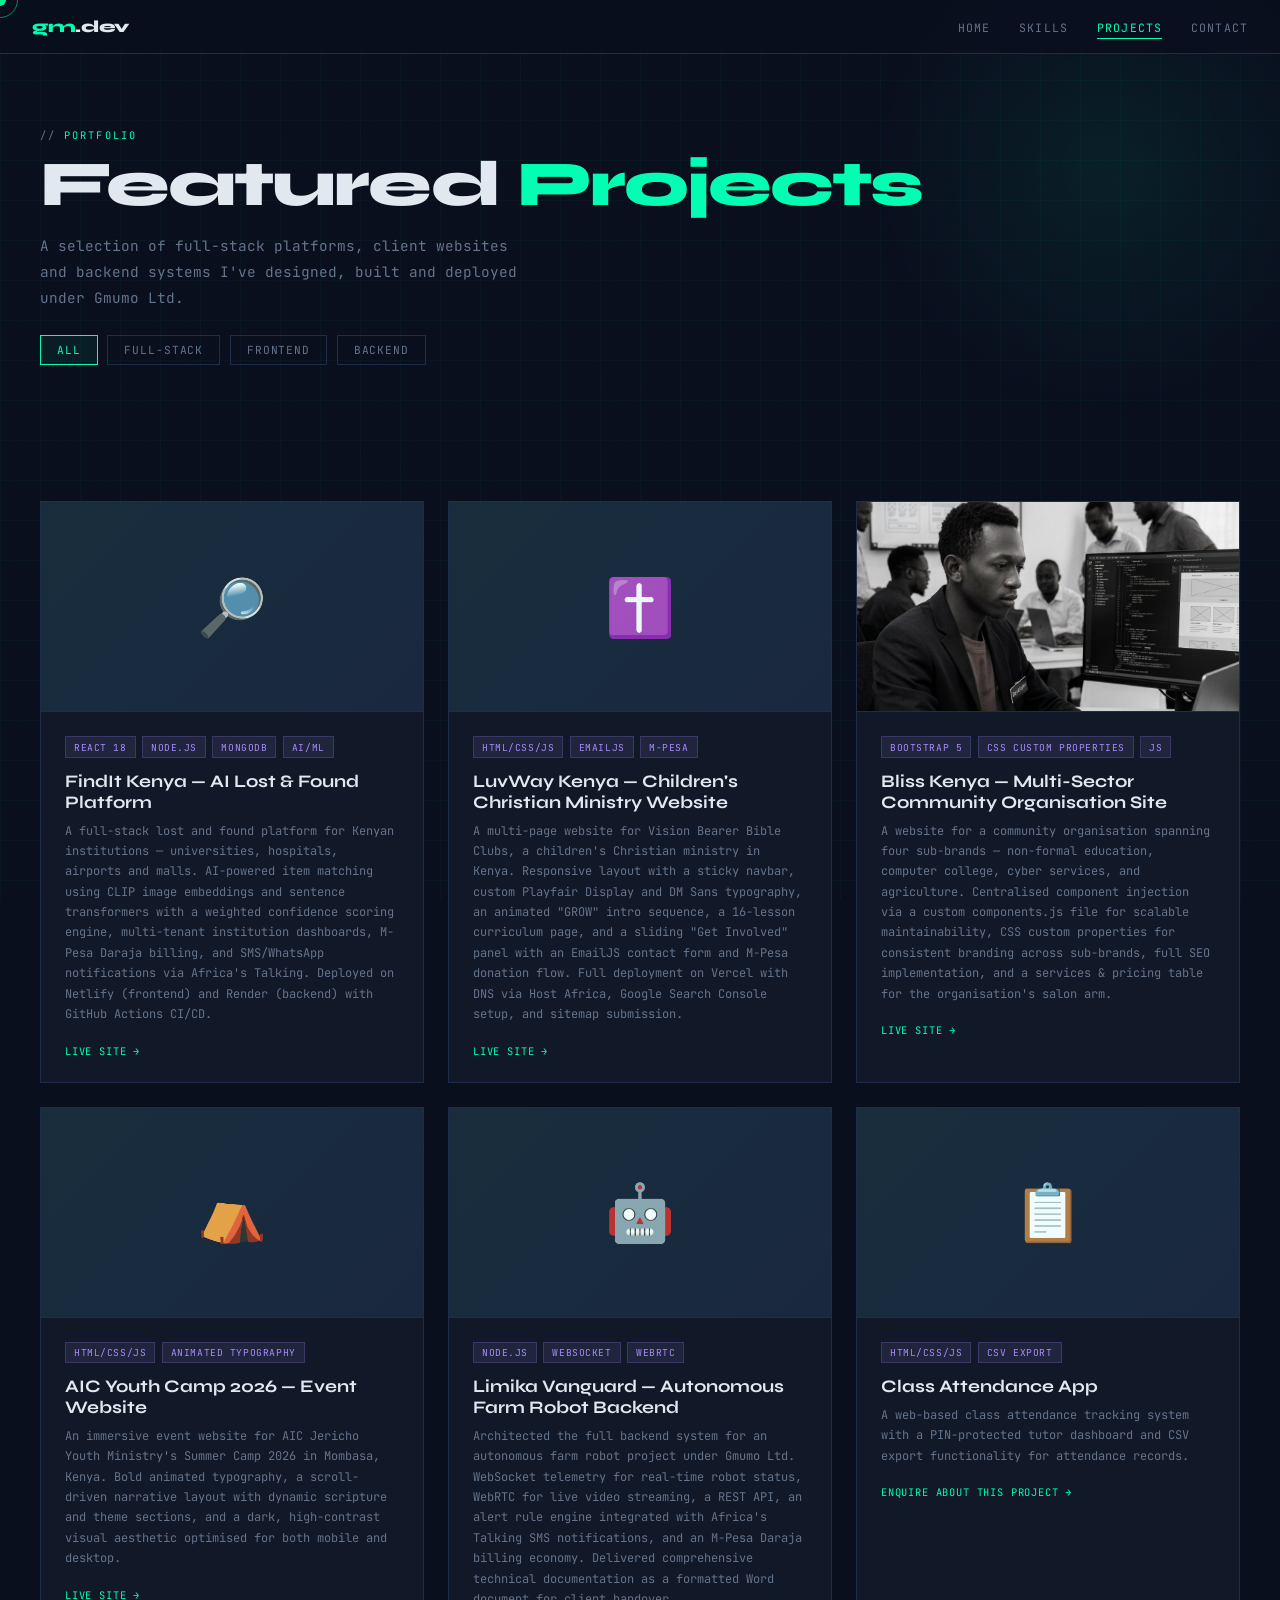
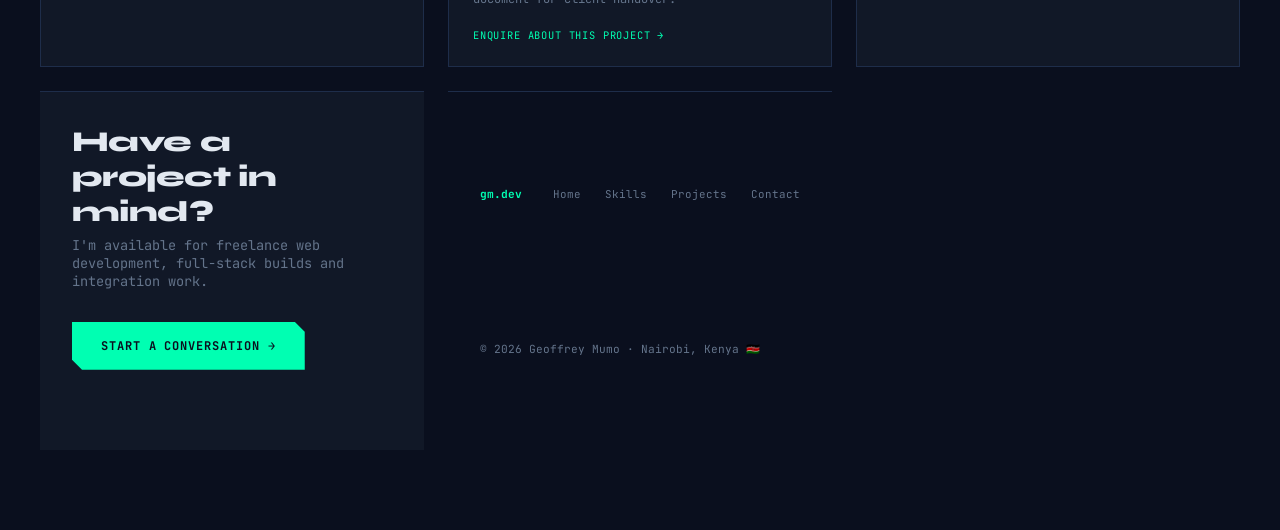
==== commit 8a14e85c: "Update projects.html Adding Trash to treasure to prtfolio" ====
--- a/projects.html
+++ b/projects.html
@@ -76,7 +76,7 @@
               (backend) with GitHub Actions CI/CD.
             </p>
             <div class="project-links">
-              <a href="https://finditkenya.netlify.app" target="_blank" rel="noopener" class="project-link">Live Site →</a>
+              <a href="https://findpoint.site.je" target="_blank" rel="noopener" class="project-link">Live Site →</a>
             </div>
           </div>
         </div>
@@ -187,6 +187,27 @@
             </p>
             <div class="project-links">
               <a href="contact.html" class="project-link">Enquire About This Project →</a>
+            </div>
+          </div>
+        </div>
+
+
+ <!-- Project 7 Trash to Treasure Kenya->
+        <div class="project-card reveal" data-category="fullstack">
+          <div class="project-img-placeholder">🪩</div>
+          <div class="project-body">
+            <div class="project-tags">
+              <span class="project-tag">React 18</span>
+              <span class="project-tag">Node.js</span>
+              <span class="project-tag">MySQL</span>
+              <span class="project-tag">AI/ML</span>
+            </div>
+            <div class="project-title"Trash to Treasure – Upcycling & Eco-Awareness Platform"</div>
+            <p class="project-desc">
+              ​A creative, responsive web application designed to inspire environmental sustainability by turning waste into valuable creations. Built with a modern, highly interactive user interface, the platform features dynamic DIY guides, a curated gallery of upcycled innovations, and an engaging contact flow to build a community around the "Reduce, Reuse, Recycle" movement. Designed with optimized layouts, smooth transitions, and intuitive navigation to make eco-conscious living both accessible and inspiring.
+            </p>
+            <div class="project-links">
+              <a href="https://findpoint.site.je" target="_blank" rel="noopener" class="project-link">Live Site →</a>
             </div>
           </div>
         </div>
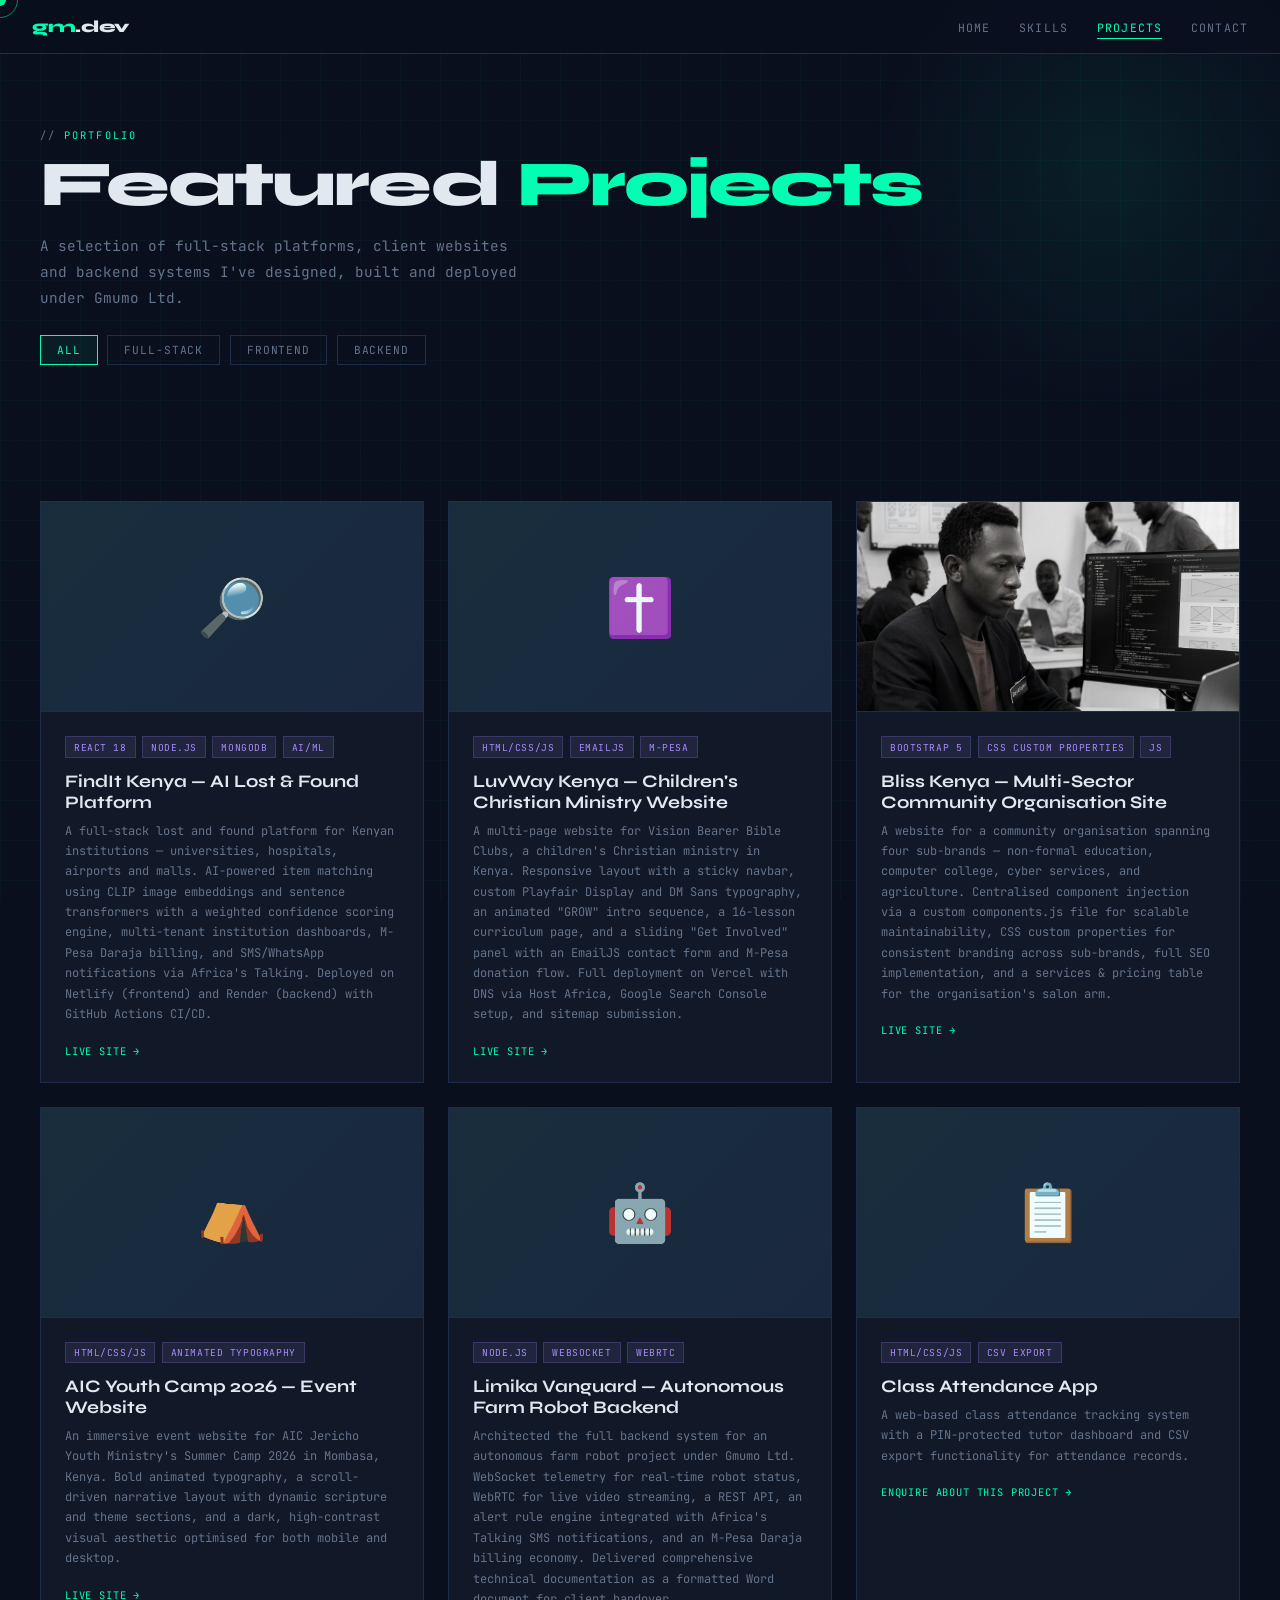
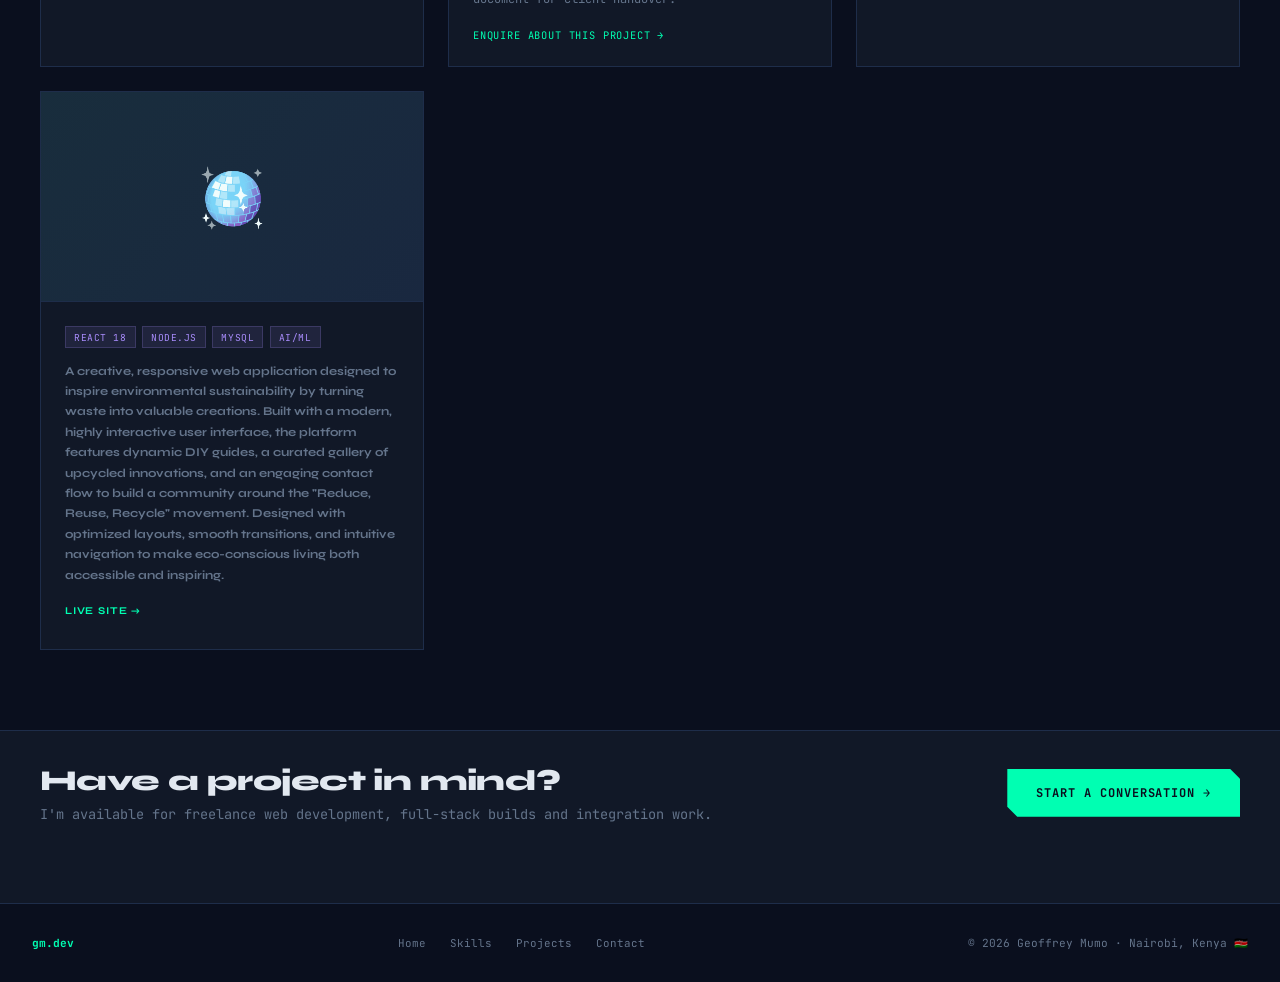
==== commit 925bac17: "Update projects.html" ====
--- a/projects.html
+++ b/projects.html
@@ -192,7 +192,7 @@
         </div>
 
 
- <!-- Project 7 Trash to Treasure Kenya->
+ <!-- Project 7 Trash to Treasure Kenya -->
         <div class="project-card reveal" data-category="fullstack">
           <div class="project-img-placeholder">🪩</div>
           <div class="project-body">
